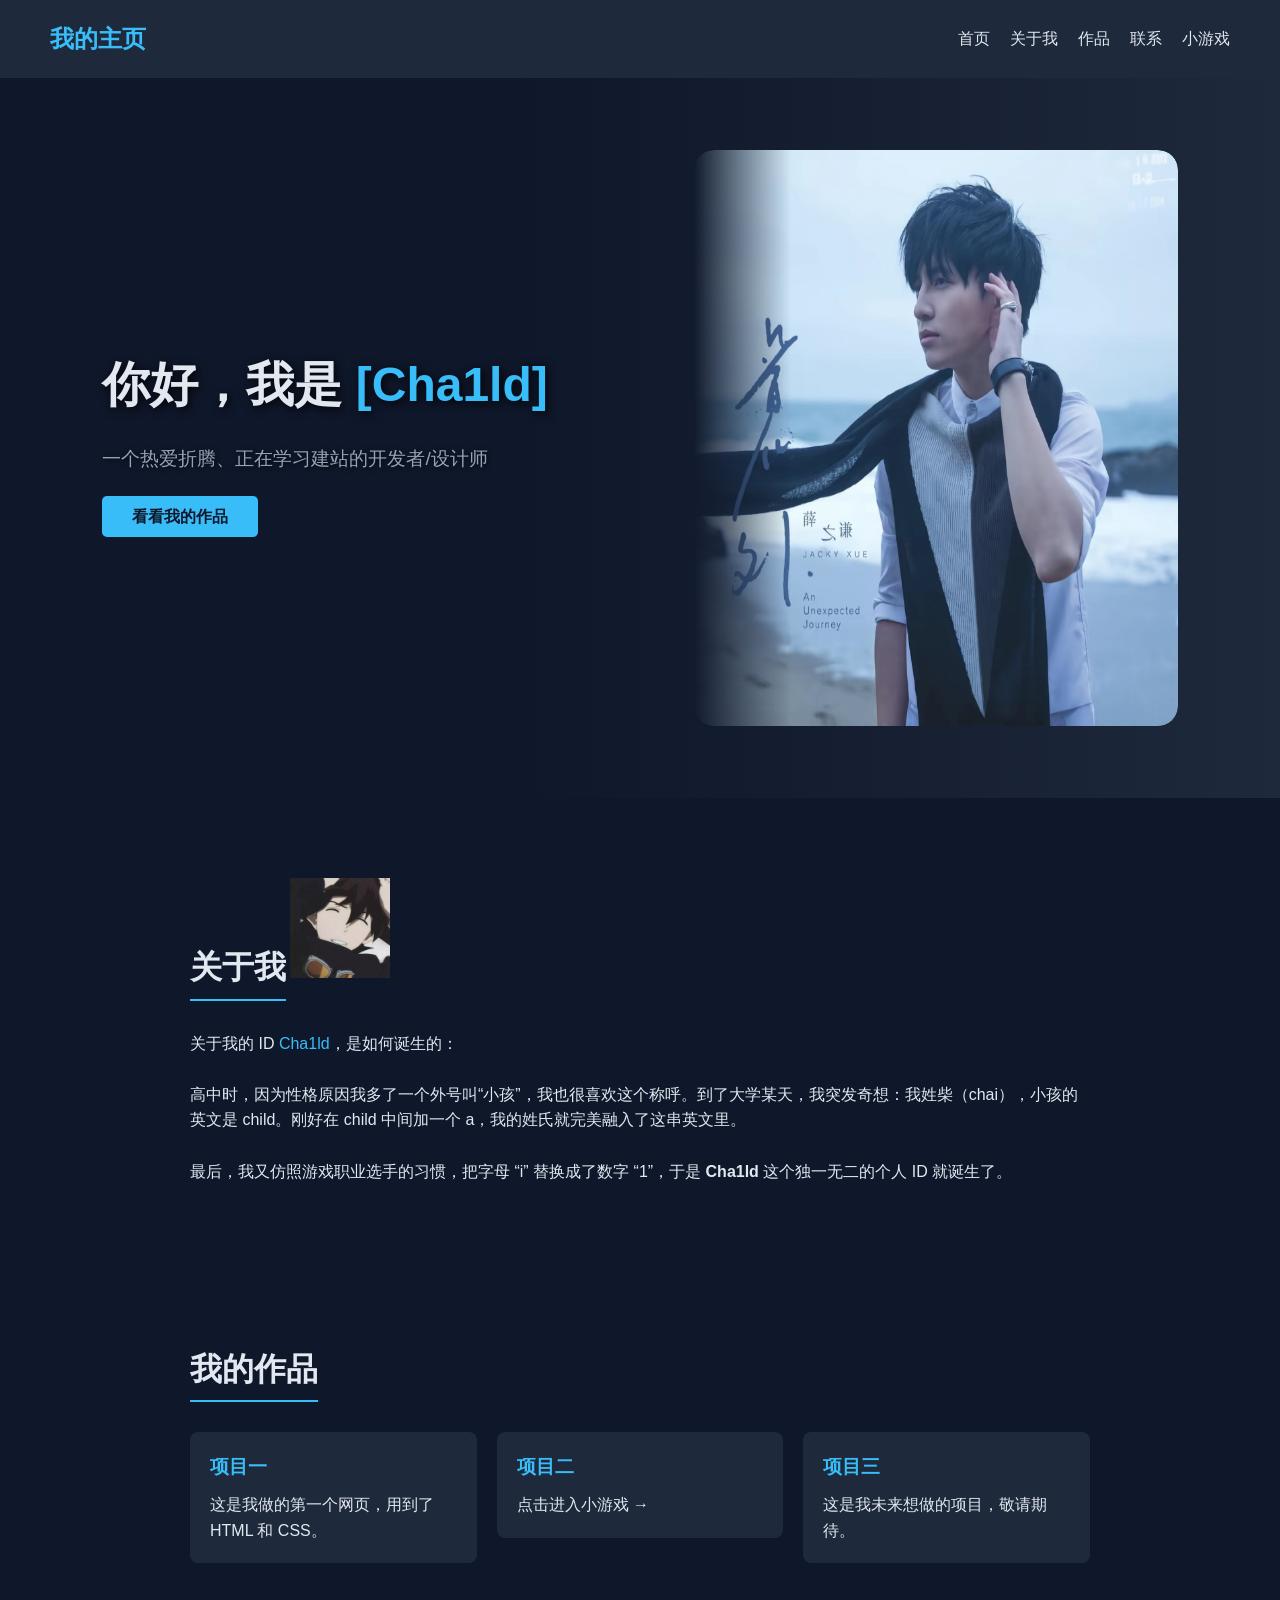
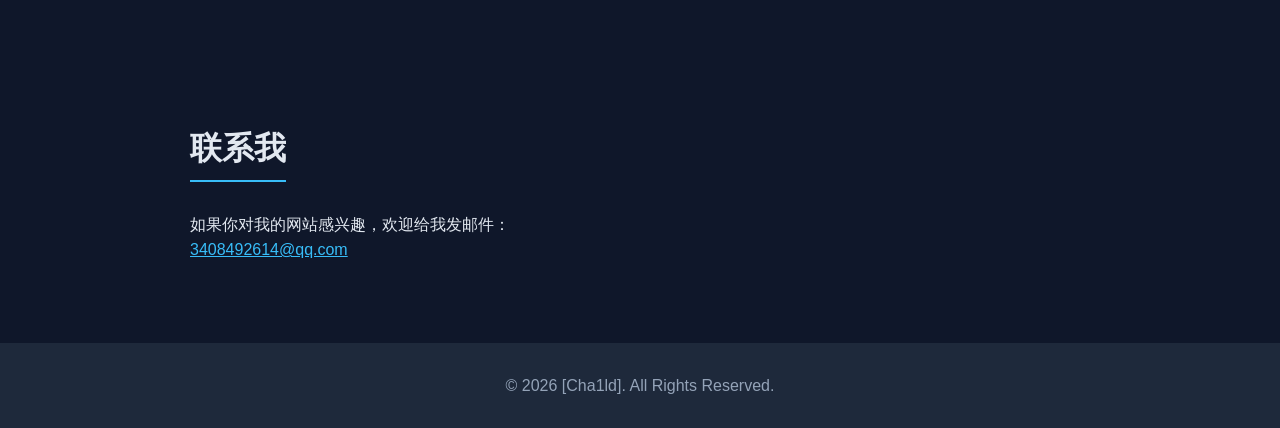
==== index.html @ 6c46173a "Update index.html" ====
<!DOCTYPE html>
<html lang="zh-CN">
<head>
    <meta charset="UTF-8">
    <meta name="viewport" content="width=device-width, initial-scale=1.0">
    <title>我的个人主页</title>
    <link rel="stylesheet" href="style.css">
</head>
<body>
    <!-- 导航栏 -->
    <nav>
        <div class="logo">我的主页</div>
        <ul class="nav-links">
            <li><a href=" ">首页</a ></li>
            <li><a href="#about">关于我</a ></li>
            <li><a href="#projects">作品</a ></li>
            <li><a href="#contact">联系</a ></li>
            <li><a href="game.html ">小游戏</a ></li>
        </ul>
    </nav>

    <!-- 首页横幅 -->
    <section id="home" class="hero">
        <!-- 左侧文字区域 -->
        <div class="hero-text">
            <h1>你好，我是 <span class="highlight">[Cha1ld]</span></h1>
            <p>一个热爱折腾、正在学习建站的开发者/设计师</p>
            <a href="#projects" class="btn">看看我的作品</a>
        </div>
        
        <!-- 右侧图片区域 -->
        <div class="hero-image">
            <img src="xue.jpg" alt="薛之谦">
        </div>
    </section>

    <!-- 关于我 -->
    <section id="about" class="container">
        <h2>关于我</h2>
       <img src="test1.png" alt="我的照片" class="profile-img" style="width: 100px; height: 100px;">
       <p>
    关于我的 ID <span class="highlight">Cha1ld</span>，是如何诞生的：<br><br>
    高中时，因为性格原因我多了一个外号叫“小孩”，我也很喜欢这个称呼。到了大学某天，我突发奇想：我姓柴（chai），小孩的英文是 child。刚好在 child 中间加一个 a，我的姓氏就完美融入了这串英文里。<br><br>
    最后，我又仿照游戏职业选手的习惯，把字母 “i” 替换成了数字 “1”，于是 <strong>Cha1ld</strong> 这个独一无二的个人 ID 就诞生了。
</p>
    </section>

    <!-- 作品集 -->
    <section id="projects" class="container">
        <h2>我的作品</h2>
        <div class="grid">
            <div class="card">
                <h3>项目一</h3>
                <p>这是我做的第一个网页，用到了 HTML 和 CSS。</p >
            </div>
            <a href="game.html" style="text-decoration: none; color: inherit;">
    <div class="card">
        <h3>项目二</h3>
        <p>点击进入小游戏 →</p>
    </div>
</a>
            <div class="card">
                <h3>项目三</h3>
                <p>这是我未来想做的项目，敬请期待。</p >
            </div>
        </div>
    </section>

    <!-- 联系方式 -->
    <section id="contact" class="container">
        <h2>联系我</h2>
        <p>如果你对我的网站感兴趣，欢迎给我发邮件：</p >
        <p><a href="mailto:你的邮箱@example.com" class="highlight">3408492614@qq.com</a ></p >
    </section>

    <!-- 页脚 -->
    <footer>
        <p>&copy; 2026 [Cha1ld]. All Rights Reserved.</p >
    </footer>
</body>
</html>
---- style.css ----
/* 基础设置 */
* {
    margin: 0;
    padding: 0;
    box-sizing: border-box;
    font-family: 'Segoe UI', Tahoma, Geneva, Verdana, sans-serif;
}

body {
    background-color: #0f172a; /* 暗色背景 */
    color: #e2e8f0;
    line-height: 1.6;
}

/* 导航栏 */
nav {
    display: flex;
    justify-content: space-between;
    align-items: center;
    padding: 20px 50px;
    background-color: #1e293b;
    position: sticky;
    top: 0;
    z-index: 100;
}

.logo {
    font-size: 1.5rem;
    font-weight: bold;
    color: #38bdf8;
}

.nav-links {
    list-style: none;
    display: flex;
    gap: 20px;
}

.nav-links a {
    color: #e2e8f0;
    text-decoration: none;
    transition: color 0.3s;
}

.nav-links a:hover {
    color: #38bdf8;
}

/* 首页横幅 */
/* 首页横幅：左右分栏布局 */
.hero {
    height: 80vh;
    display: flex;
    justify-content: space-between; /* 左右分开 */
    align-items: center; /* 垂直居中 */
    padding: 0 8%; /* 左右留点边距 */
    
    /* 左侧深色渐变，右侧稍微亮一点点，衬托图片 */
    background: linear-gradient(to right, #0f172a 40%, #1e293b 100%);
    overflow: hidden; /* 防止图片超出边界 */
}

/* 左侧文字 */
.hero-text {
    width: 50%;
    z-index: 2;
}

.hero-text h1 {
    font-size: 3rem;
    margin-bottom: 20px;
    text-shadow: 2px 2px 10px rgba(0, 0, 0, 0.9); 
}

.hero-text p {
    font-size: 1.2rem;
    margin-bottom: 30px;
    color: #cbd5e1;
    text-shadow: 1px 1px 5px rgba(0, 0, 0, 0.9);
}

/* 右侧图片区域 */
.hero-image {
    width: 45%;
    height: 80%;
    display: flex;
    justify-content: center;
    align-items: center;
}

/* 图片本身的样式 */
.hero-image img {
    height: 100%;          /* 高度撑满 */
    width: auto;           /* 宽度自动，绝对不变形 */
    max-width: 100%;
    border-radius: 20px;   /* 圆角 */
    box-shadow: -15px 15px 30px rgba(0,0,0,0.6); /* 立体阴影 */
    
    /* 左侧淡出融图效果（让图片左边和背景融合） */
    mask-image: linear-gradient(to right, transparent 0%, black 20%);
    -webkit-mask-image: linear-gradient(to right, transparent 0%, black 20%);
}

.hero h1 {
    font-size: 3rem;
    margin-bottom: 20px;
}

.highlight {
    color: #38bdf8;
}

.hero p {
    font-size: 1.2rem;
    margin-bottom: 30px;
    color: #94a3b8;
}

.btn {
    padding: 12px 30px;
    background-color: #38bdf8;
    color: #0f172a;
    text-decoration: none;
    border-radius: 5px;
    font-weight: bold;
    transition: background 0.3s;
}

.btn:hover {
    background-color: #0ea5e9;
}

/* 内容容器 */
.container {
    padding: 80px 50px;
    max-width: 1000px;
    margin: 0 auto;
}

.container h2 {
    font-size: 2rem;
    margin-bottom: 30px;
    border-bottom: 2px solid #38bdf8;
    display: inline-block;
    padding-bottom: 5px;
}

/* 作品网格 */
.grid {
    display: grid;
    grid-template-columns: repeat(auto-fit, minmax(250px, 1fr));
    gap: 20px;
}

.card {
    background-color: #1e293b;
    padding: 20px;
    border-radius: 8px;
    transition: transform 0.3s;
}

.card:hover {
    transform: translateY(-5px);
    box-shadow: 0 10px 20px rgba(0,0,0,0.5);
}

.card h3 {
    color: #38bdf8;
    margin-bottom: 10px;
}

/* 页脚 */
footer {
    text-align: center;
    padding: 30px;
    background-color: #1e293b;
    color: #94a3b8;
}

/* 手机端适配 */
@media (max-width: 768px) {
    .nav-links {
        display: none; /* 手机端暂时隐藏导航链接，简化显示 */
    }
    .hero h1 {
        font-size: 2rem;
    }
    .container {
        padding: 50px 20px;
    }
}
.grid a {
    text-decoration: none;
    color: inherit;
    display: block; /* 让链接占满整个卡片区域 */
}
/* 针对手机屏幕的专属优化 */
@media (max-width: 768px) {
    .hero {
        position: relative; /* 为图片的绝对定位做参照物 */
        flex-direction: column; 
        height: 75vh; /* 手机端给一个合适的高度 */
        padding: 0;
        display: flex;
        justify-content: center;
        align-items: center;
        text-align: center;
        overflow: hidden;
    }

    .hero-image {
        position: absolute; /* 让图片脱离排版，变成背景 */
        top: 0;
        left: 0;
        width: 100%;
        height: 100%;
        z-index: 1; /* 层级放在下面 */
    }

    .hero-image img {
        width: 100%;
        height: 100%;
        object-fit: cover; /* 强制铺满手机屏幕，不留白边 */
        max-width: none;
        border-radius: 0; /* 去掉圆角，铺满全屏更自然 */
        box-shadow: none;
        opacity: 0.5; /* 关键：把图片变暗，这样上面的白字才看得清 */
    }

    .hero-text {
        position: relative; /* 让文字浮在图片上方 */
        z-index: 2; /* 层级放在图片上面 */
        width: 90%; /* 两边留点空隙 */
    }

    .hero-text h1 {
        font-size: 2.5rem; /* 手机端字号稍微调小一点 */
        color: #ffffff;
        text-shadow: 2px 2px 10px rgba(0, 0, 0, 1); /* 加强文字黑边 */
    }

    .hero-text p {
        color: #e2e8f0;
        text-shadow: 1px 1px 5px rgba(0, 0, 0, 1);
    }
}
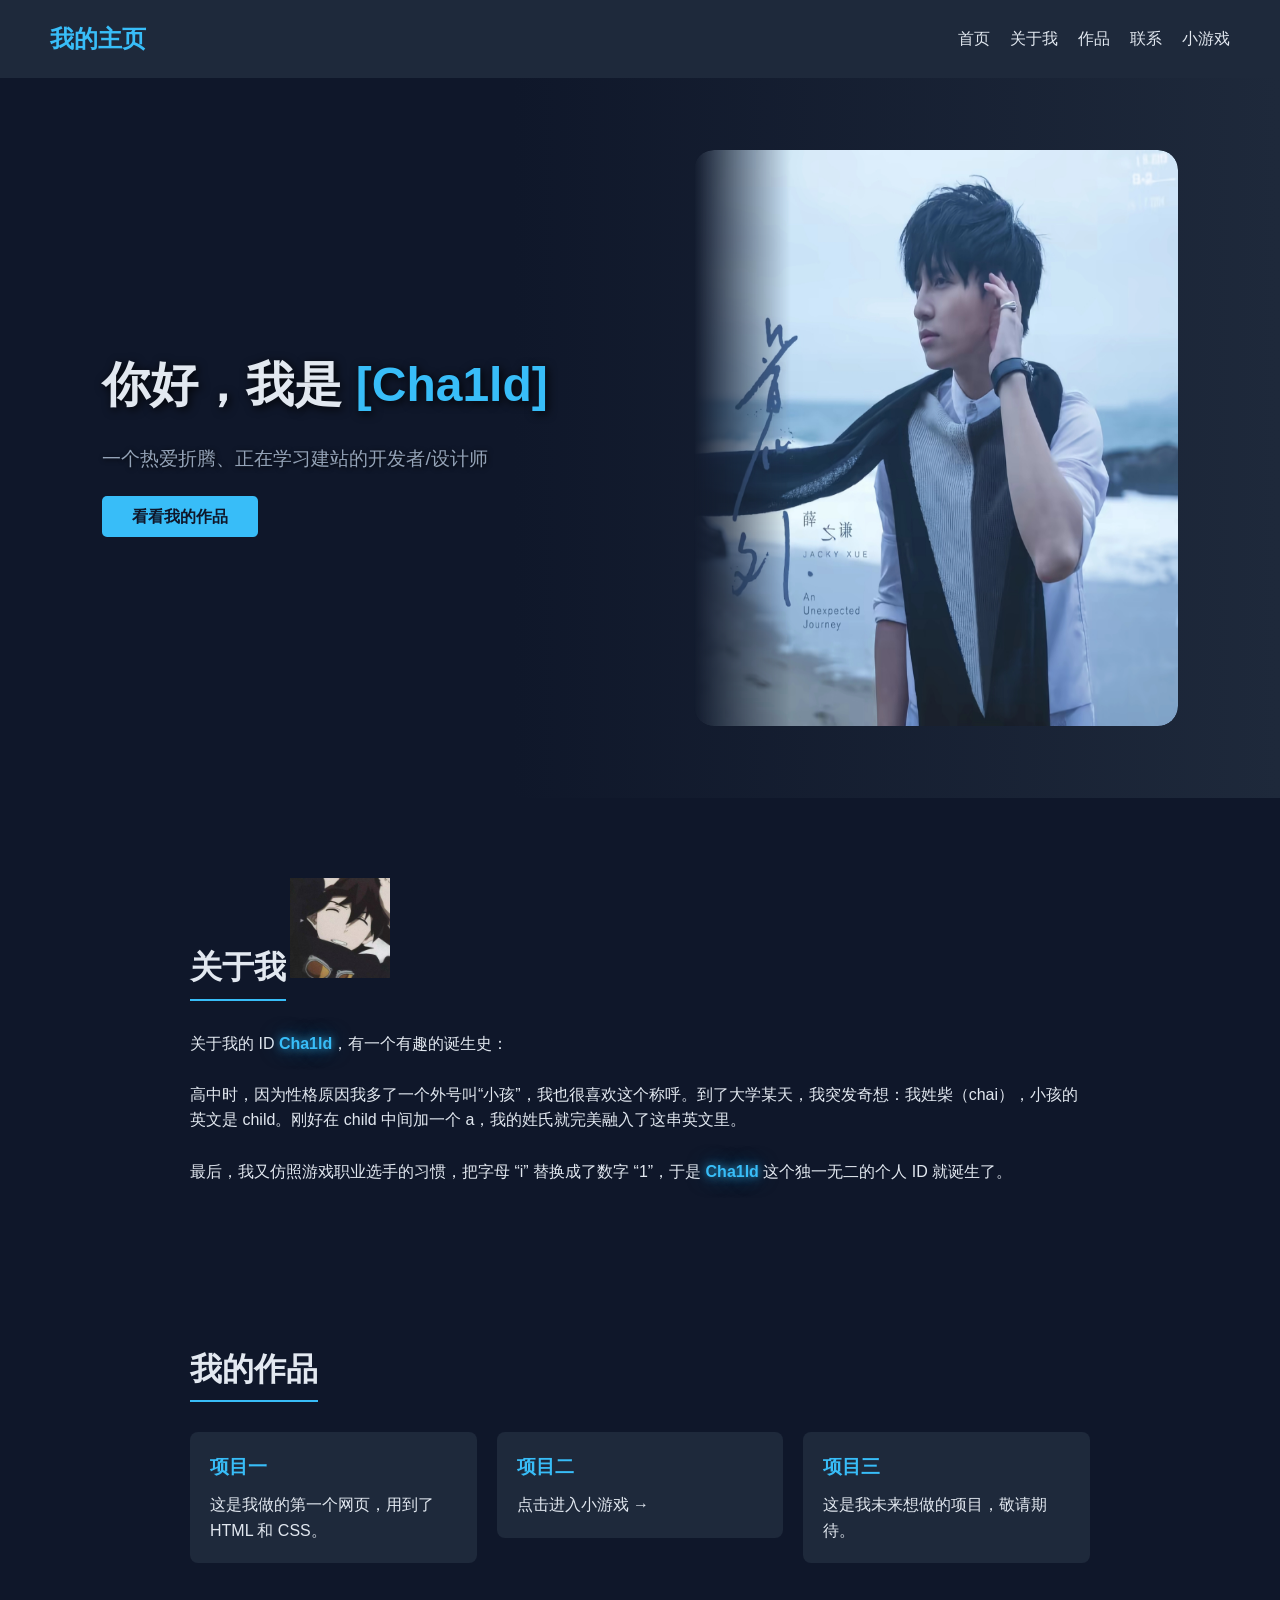
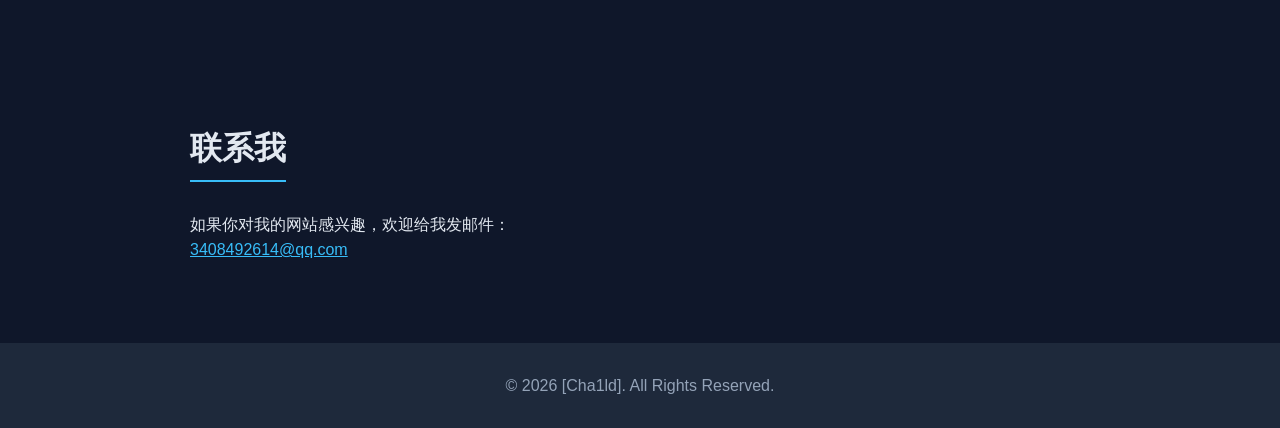
==== commit bd47e8f3: "Update index.html" ====
--- a/index.html
+++ b/index.html
@@ -5,6 +5,17 @@
     <meta name="viewport" content="width=device-width, initial-scale=1.0">
     <title>我的个人主页</title>
     <link rel="stylesheet" href="style.css">
+        <style>
+        /* 专属 Cha1ld 的霓虹发光特效 */
+        .glow-cha1ld {
+            color: #38bdf8;
+            font-weight: bold;
+            text-shadow: 
+                0 0 8px rgba(56, 189, 248, 0.8), 
+                0 0 20px rgba(56, 189, 248, 0.5),
+                0 0 40px rgba(56, 189, 248, 0.2);
+        }
+    </style>
 </head>
 <body>
     <!-- 导航栏 -->
@@ -39,9 +50,9 @@
         <h2>关于我</h2>
        <img src="test1.png" alt="我的照片" class="profile-img" style="width: 100px; height: 100px;">
        <p>
-    关于我的 ID <span class="highlight">Cha1ld</span>，是如何诞生的：<br><br>
+    关于我的 ID <span class="glow-cha1ld">Cha1ld</span>，有一个有趣的诞生史：<br><br>
     高中时，因为性格原因我多了一个外号叫“小孩”，我也很喜欢这个称呼。到了大学某天，我突发奇想：我姓柴（chai），小孩的英文是 child。刚好在 child 中间加一个 a，我的姓氏就完美融入了这串英文里。<br><br>
-    最后，我又仿照游戏职业选手的习惯，把字母 “i” 替换成了数字 “1”，于是 <strong>Cha1ld</strong> 这个独一无二的个人 ID 就诞生了。
+    最后，我又仿照游戏职业选手的习惯，把字母 “i” 替换成了数字 “1”，于是 <strong><span class="glow-cha1ld">Cha1ld</span></strong> 这个独一无二的个人 ID 就诞生了。
 </p>
     </section>
 
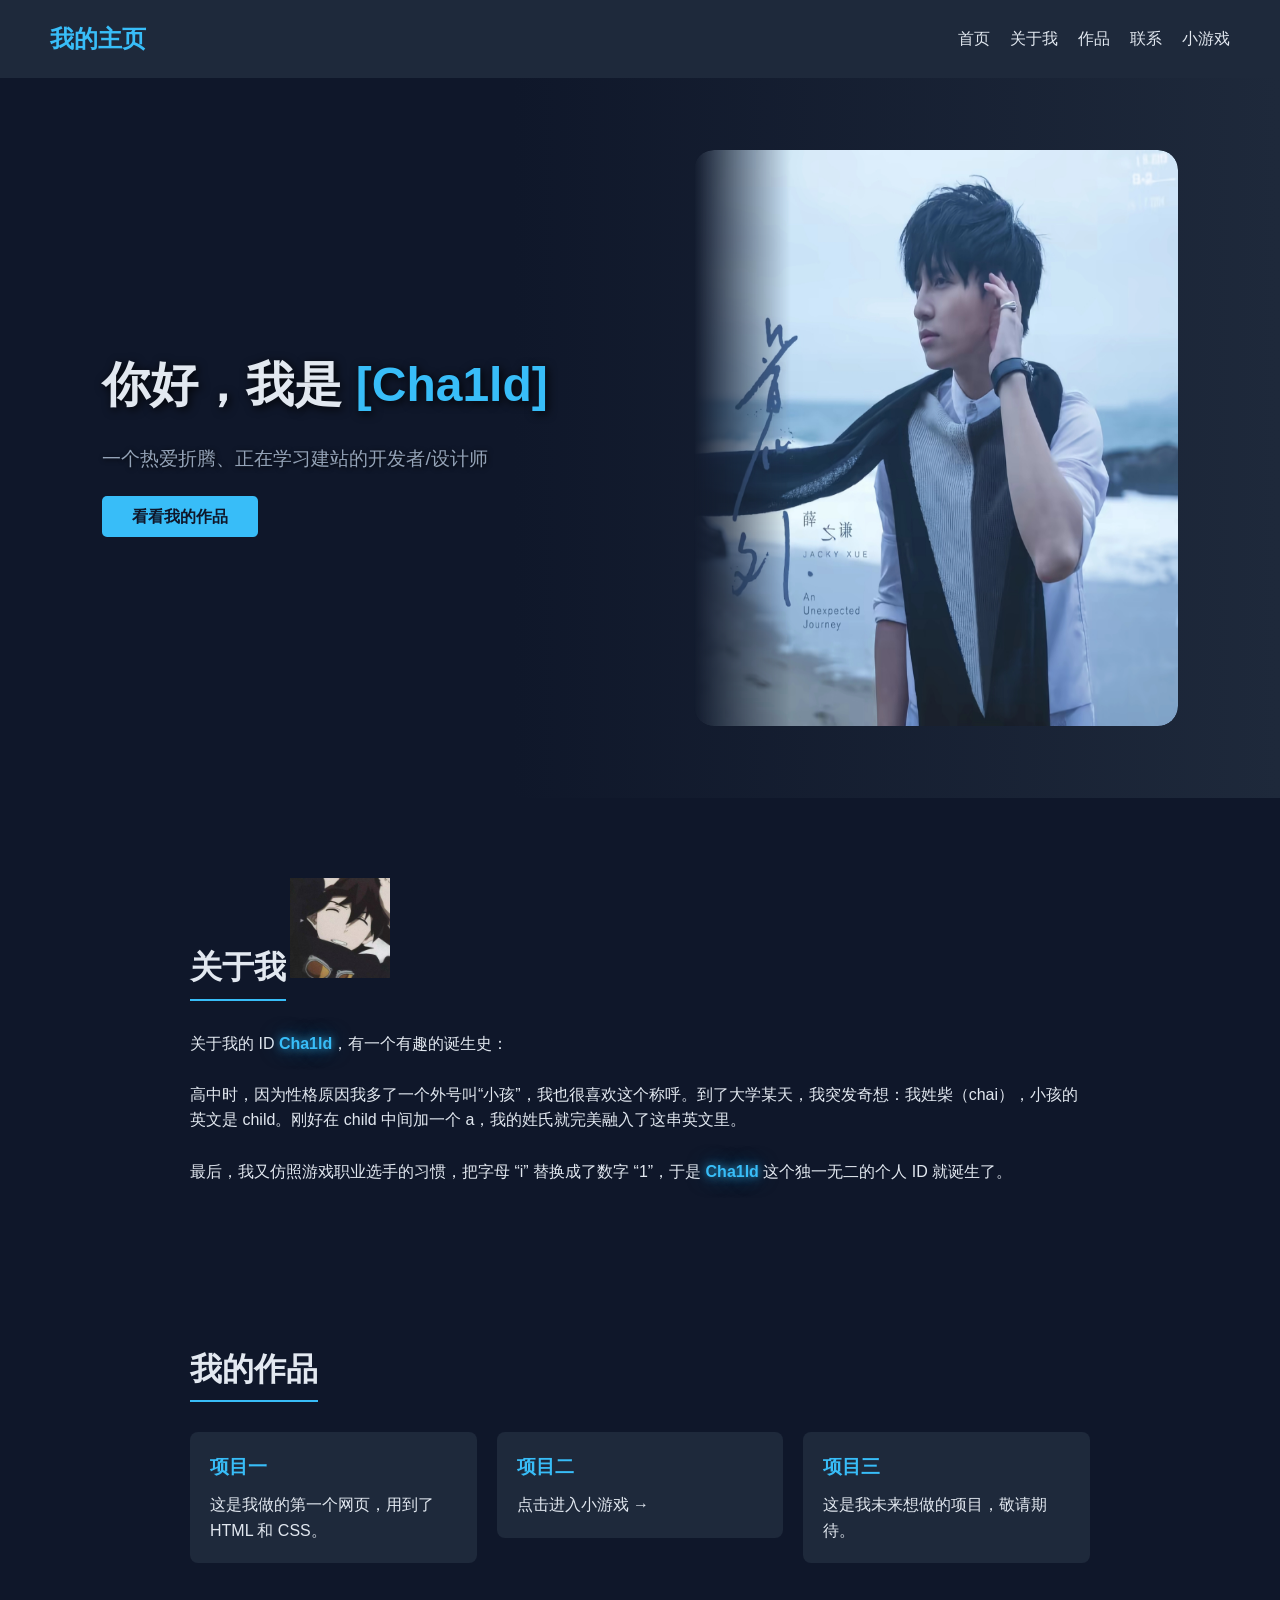
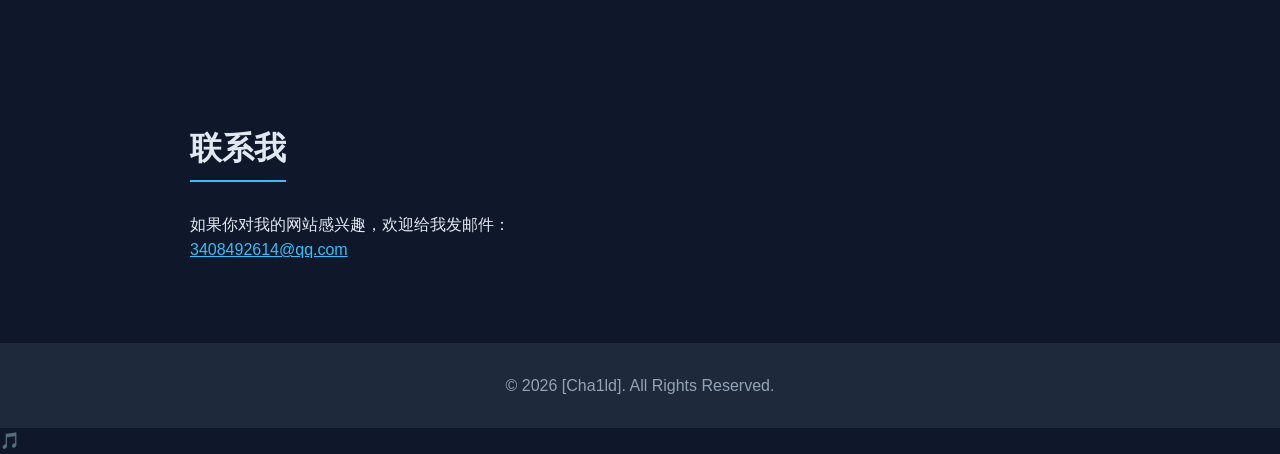
==== commit 16485ab2: "Update index.html" ====
--- a/index.html
+++ b/index.html
@@ -88,5 +88,15 @@
     <footer>
         <p>&copy; 2026 [Cha1ld]. All Rights Reserved.</p >
     </footer>
+        <!-- 背景音乐播放器 -->
+    <audio id="bgm" loop>
+        <source src="bgm.mp3" type="audio/mpeg">
+        您的浏览器不支持音频播放。
+    </audio>
+    
+    <!-- 悬浮音乐按钮 -->
+    <div id="music-btn" title="播放/暂停背景音乐">
+        🎵
+    </div>
 </body>
 </html>
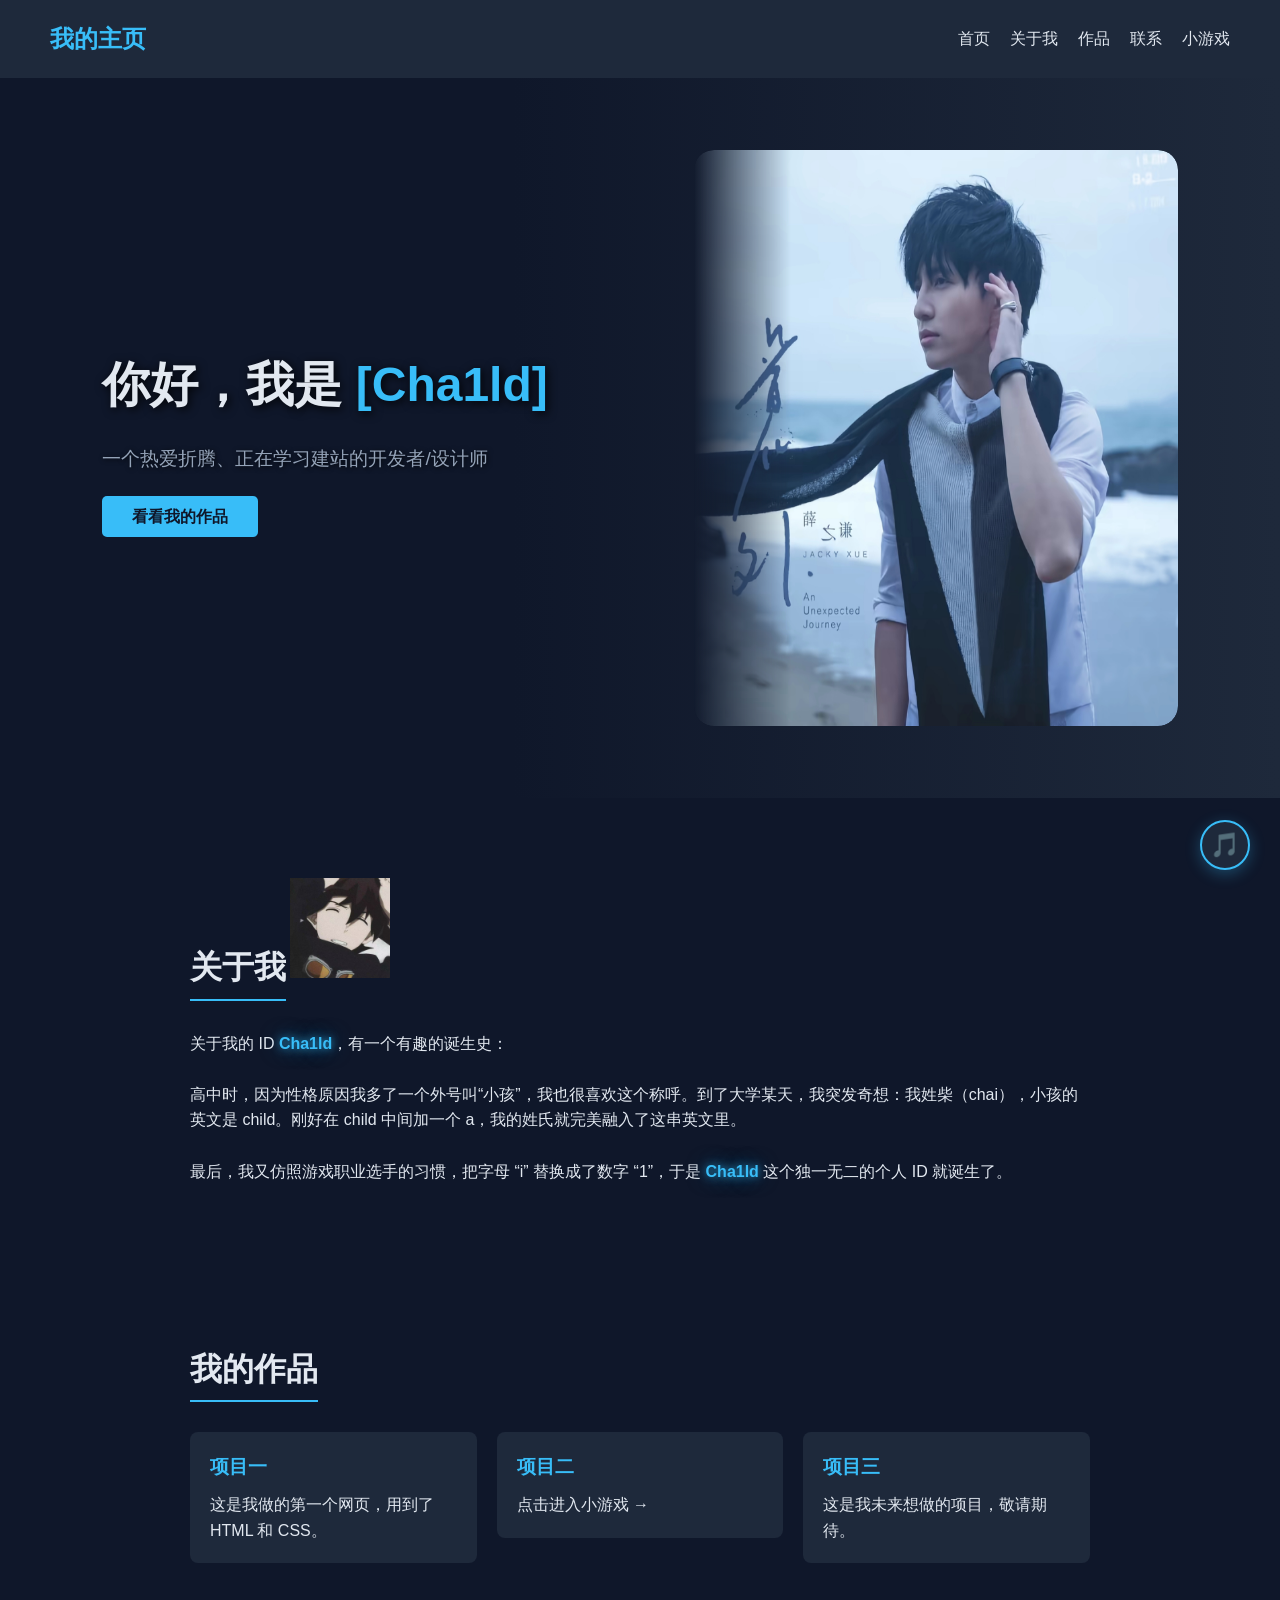
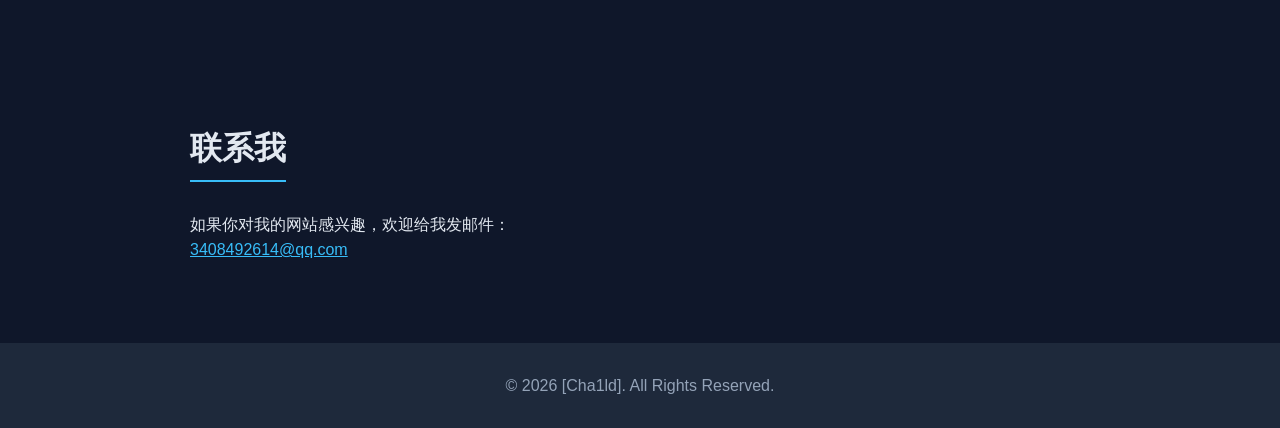
==== commit 61242948: "Implement music button with play/pause feature Added music button functionality to play/pause backgr" ====
--- a/index.html
+++ b/index.html
@@ -98,5 +98,24 @@
     <div id="music-btn" title="播放/暂停背景音乐">
         🎵
     </div>
+        <script>
+        const bgm = document.getElementById('bgm');
+        const musicBtn = document.getElementById('music-btn');
+        
+        // 默认把音量调小一点，避免吓到访客
+        bgm.volume = 0.3; 
+
+        musicBtn.addEventListener('click', function() {
+            if (bgm.paused) {
+                bgm.play();
+                musicBtn.classList.add('playing'); // 加上旋转动画
+                musicBtn.innerHTML = '🎶'; // 换一个图标
+            } else {
+                bgm.pause();
+                musicBtn.classList.remove('playing'); // 移除动画
+                musicBtn.innerHTML = '🎵';
+            }
+        });
+    </script>
 </body>
 </html>
--- a/style.css
+++ b/style.css
@@ -244,3 +244,40 @@
         text-shadow: 1px 1px 5px rgba(0, 0, 0, 1);
     }
 }
+/* 悬浮音乐按钮样式 */
+#music-btn {
+    position: fixed;
+    bottom: 30px;
+    right: 30px;
+    width: 50px;
+    height: 50px;
+    background-color: #1e293b;
+    color: #38bdf8;
+    border: 2px solid #38bdf8;
+    border-radius: 50%;
+    display: flex;
+    justify-content: center;
+    align-items: center;
+    font-size: 1.5rem;
+    cursor: pointer;
+    z-index: 999;
+    transition: all 0.3s ease;
+    box-shadow: 0 4px 15px rgba(56, 189, 248, 0.3);
+}
+
+/* 鼠标悬停时的发光放大效果 */
+#music-btn:hover {
+    transform: scale(1.1);
+    box-shadow: 0 0 20px rgba(56, 189, 248, 0.8);
+}
+
+/* 正在播放时的旋转动画 */
+#music-btn.playing {
+    animation: spin 3s linear infinite;
+    background-color: #38bdf8;
+    color: #0f172a;
+}
+
+@keyframes spin {
+    100% { transform: rotate(360deg); }
+}
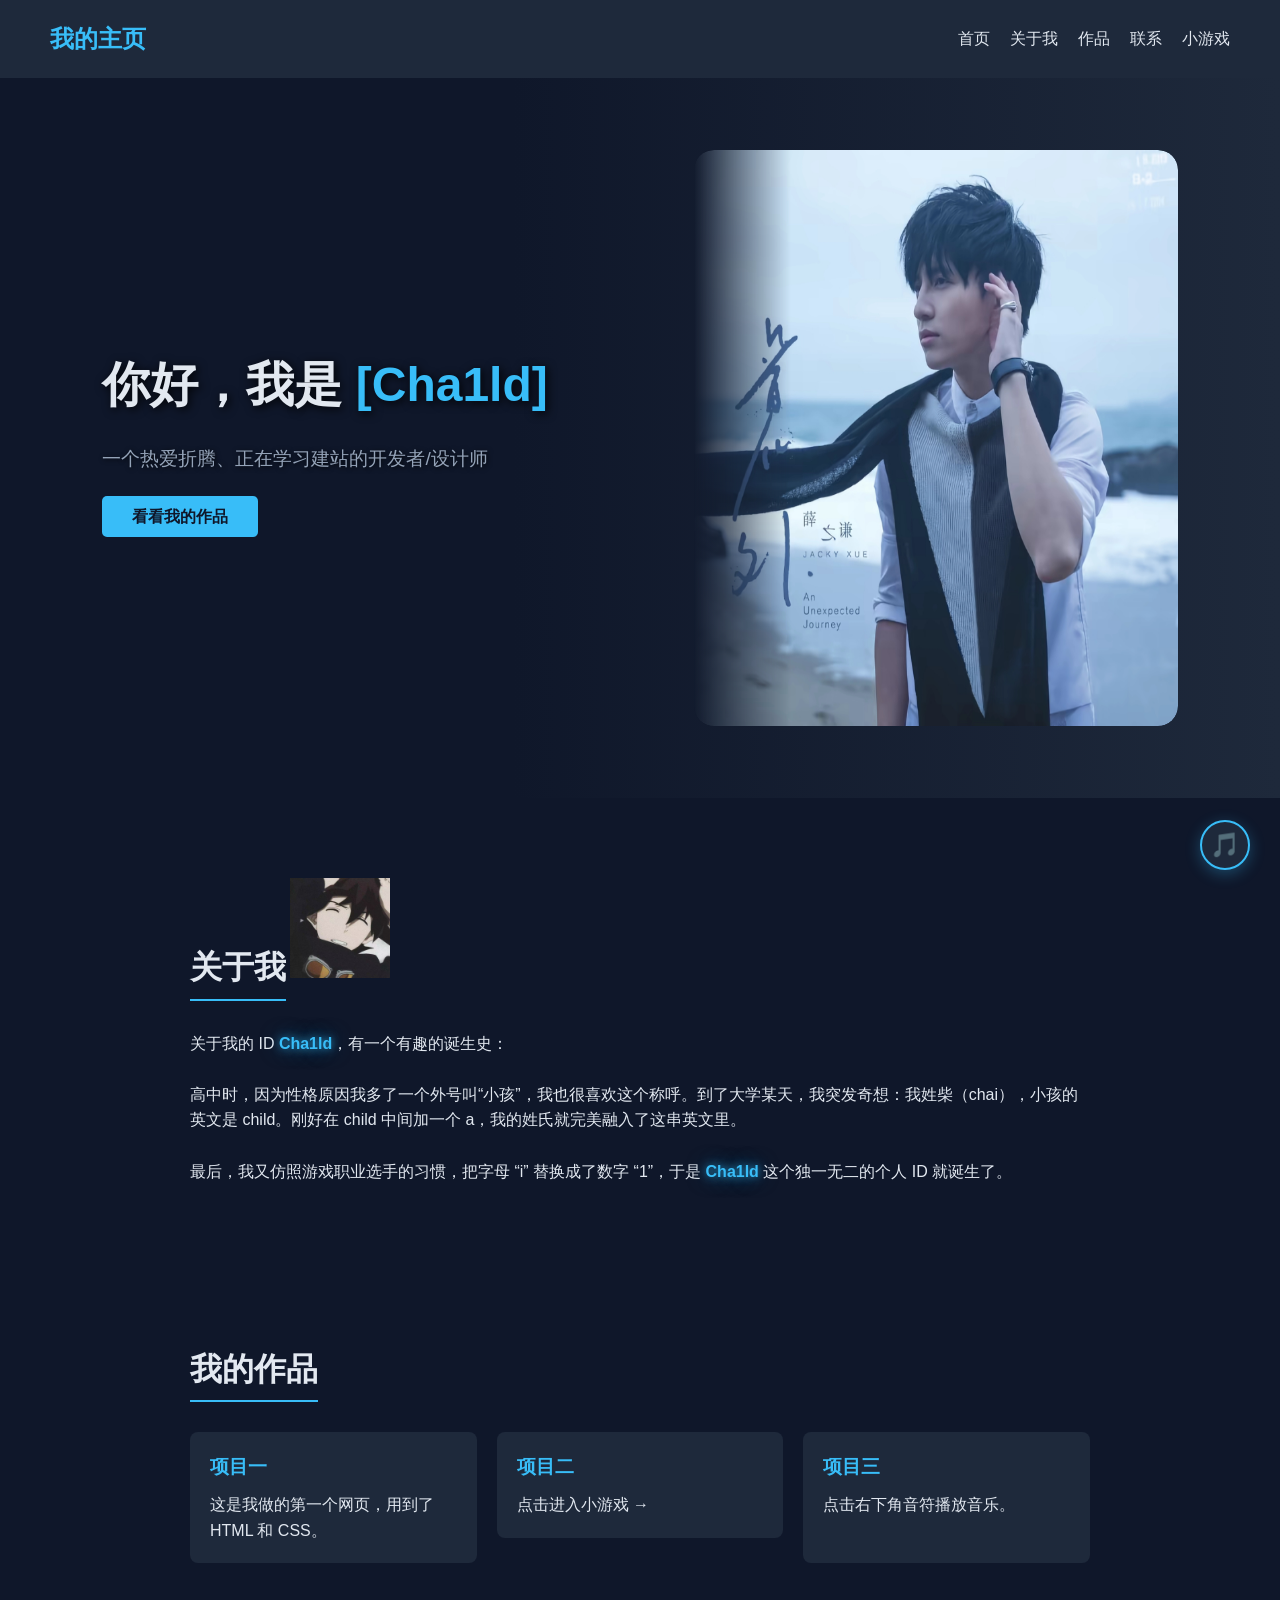
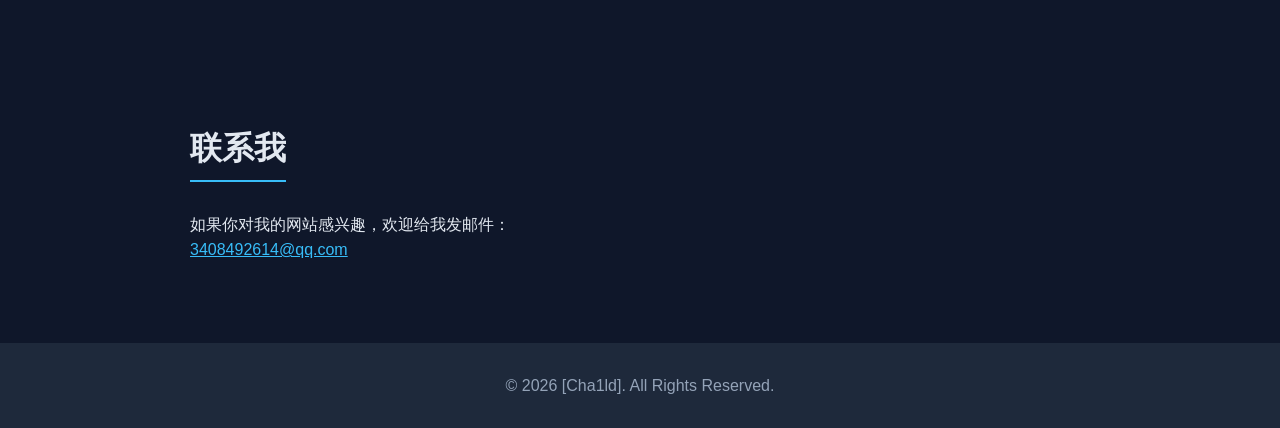
==== commit f3b016aa: "Update index.html" ====
--- a/index.html
+++ b/index.html
@@ -72,7 +72,7 @@
 </a>
             <div class="card">
                 <h3>项目三</h3>
-                <p>这是我未来想做的项目，敬请期待。</p >
+                <p>点击右下角音符播放音乐。</p >
             </div>
         </div>
     </section>
@@ -90,7 +90,7 @@
     </footer>
         <!-- 背景音乐播放器 -->
     <audio id="bgm" loop>
-        <source src="bgm.mp3" type="audio/mpeg">
+        <source src="chi.mp3" type="audio/mpeg">
         您的浏览器不支持音频播放。
     </audio>
     
@@ -103,7 +103,7 @@
         const musicBtn = document.getElementById('music-btn');
         
         // 默认把音量调小一点，避免吓到访客
-        bgm.volume = 0.3; 
+        bgm.volume = 1.0; 
 
         musicBtn.addEventListener('click', function() {
             if (bgm.paused) {
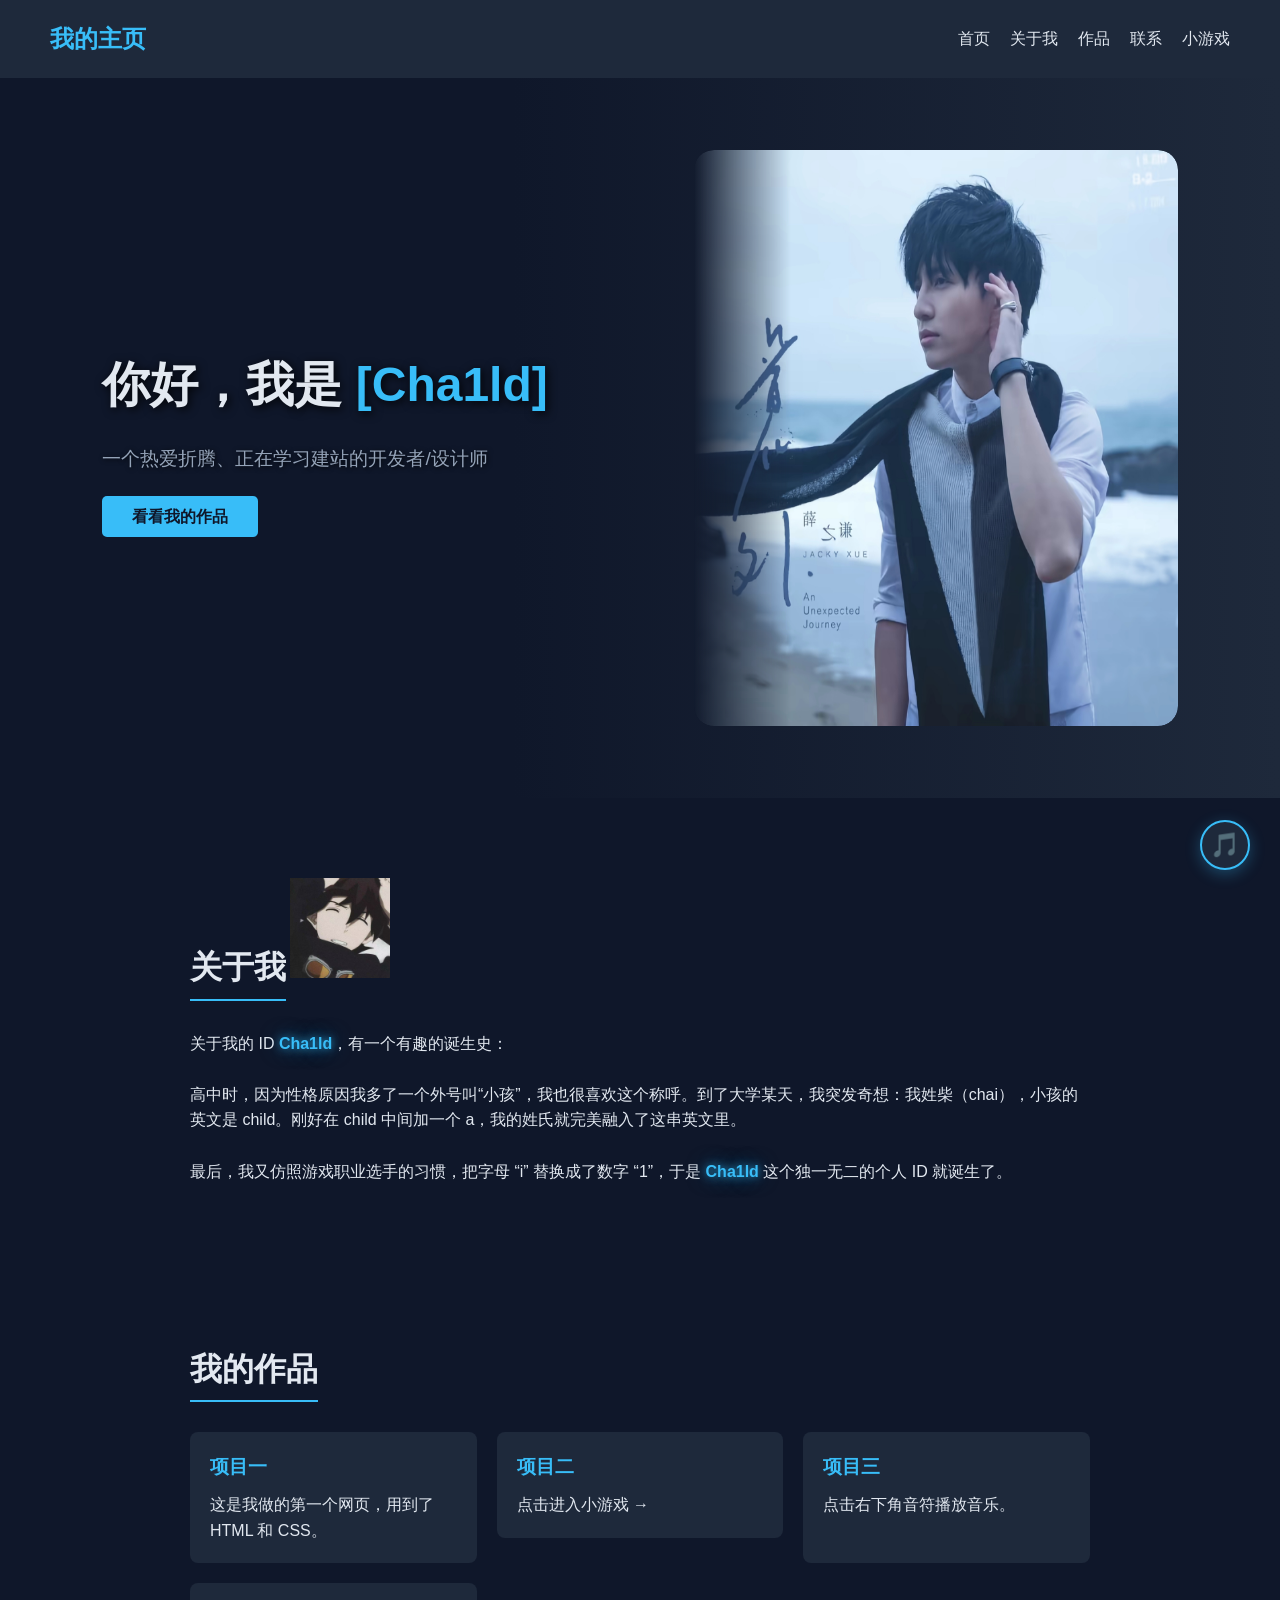
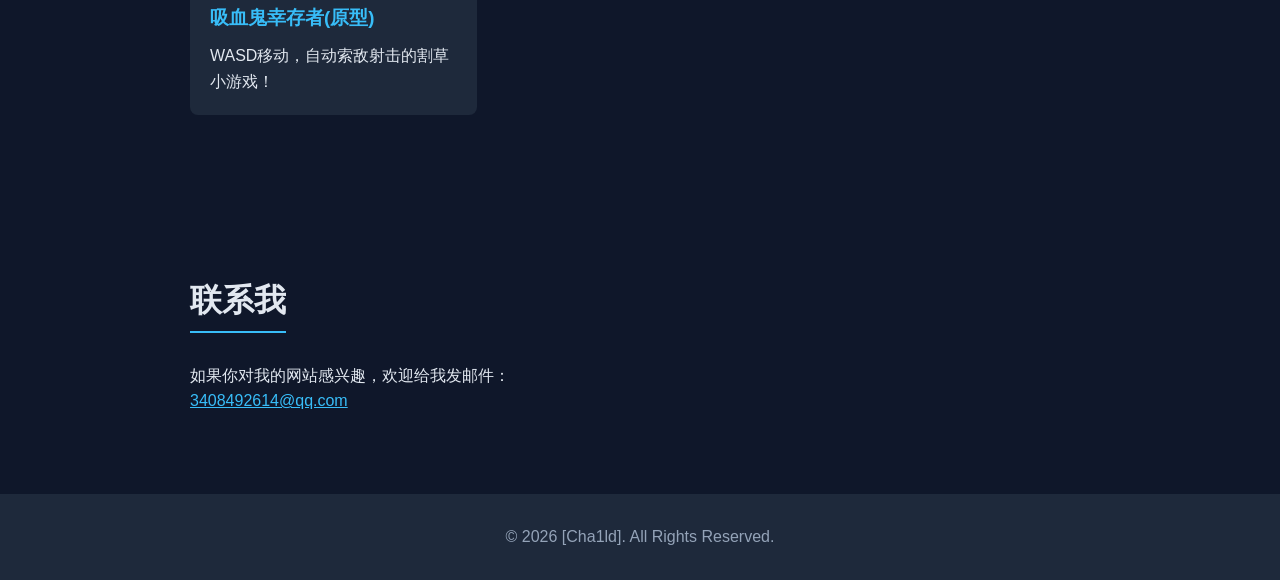
==== commit f6e9f66c: "Update index.html" ====
--- a/index.html
+++ b/index.html
@@ -74,6 +74,17 @@
                 <h3>项目三</h3>
                 <p>点击右下角音符播放音乐。</p >
             </div>
+                    <div class="grid">
+            <!-- 之前的作品一、作品二... -->
+            
+            <!-- 新增：幸存者游戏卡片 -->
+            <a href="vampire.html" style="text-decoration: none; color: inherit;">
+                <div class="card">
+                    <h3>吸血鬼幸存者(原型)</h3>
+                    <p>WASD移动，自动索敌射击的割草小游戏！</p>
+                </div>
+            </a>
+        </div>
         </div>
     </section>
 
